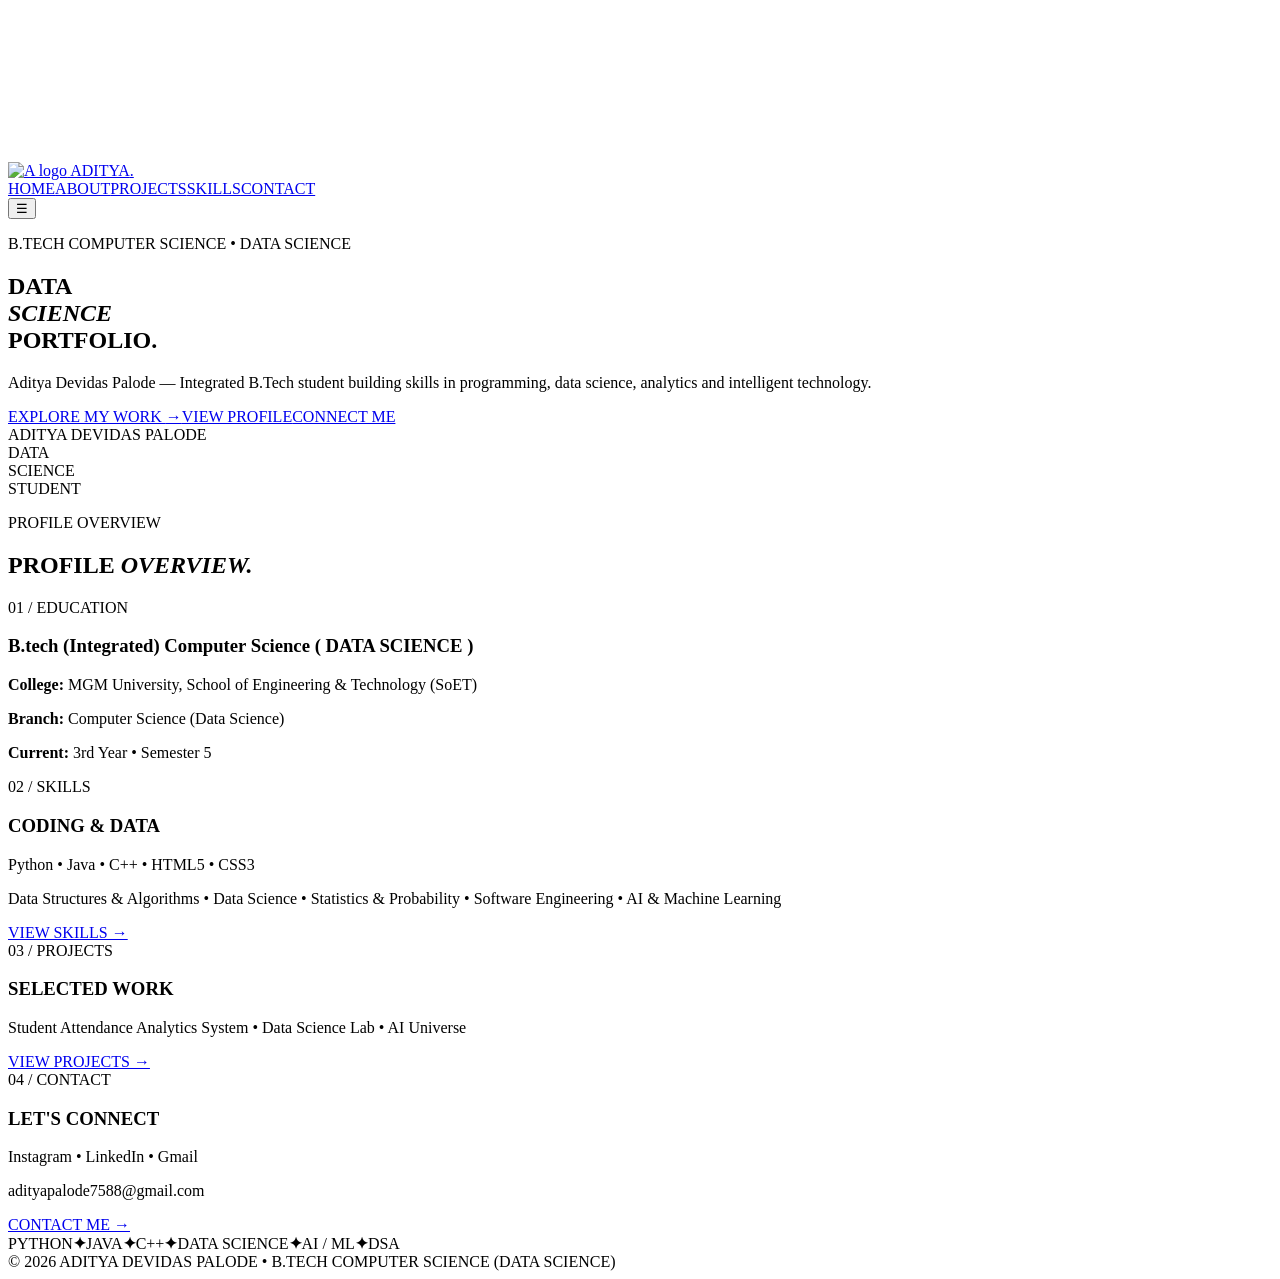
==== index.html @ b58395c1 "Deploy final portfolio" ====
<!DOCTYPE html>
<html lang="en"><head><meta charset="UTF-8"><meta name="viewport" content="width=device-width,initial-scale=1.0">
<title>Aditya Devidas Palode | Data Science Portfolio</title><link rel="stylesheet" href="css/style.css"></head>
<body>
<canvas id="space"></canvas><div class="noise"></div>
<header><a class="brand" href="index.html"><img src="assets/a-logo.png" alt="A logo"> ADITYA<span class="dot">.</span></a>
<nav><a class="active" href="index.html">HOME</a><a href="about.html">ABOUT</a><a href="projects.html">PROJECTS</a><a href="skills.html">SKILLS</a><a href="contact.html">CONTACT</a></nav>
<button class="hamb" onclick="menu()">☰</button></header>
<main class="home">
<section class="hero reveal">
  <div class="hero-copy">
    <p class="kicker">B.TECH COMPUTER SCIENCE • DATA SCIENCE</p>
    <h1>DATA<br><em>SCIENCE</em><br>PORTFOLIO.</h1>
    <p class="subtitle">Aditya Devidas Palode — Integrated B.Tech student building skills in programming, data science, analytics and intelligent technology.</p>
    <div class="actions"><a class="btn glow" href="projects.html">EXPLORE MY WORK <b>→</b></a><a class="btn ghost" href="about.html">VIEW PROFILE</a><a class="btn ghost" href="contact.html">CONNECT ME</a></div>
  </div>
  <div class="orb-wrap"><div class="orb"><div class="orb-core full-name-orb">ADITYA DEVIDAS PALODE</div><i></i><i></i><i></i></div><div class="orbit-label">DATA<br>SCIENCE<br>STUDENT</div></div>
</section>
<section class="home-overview reveal">
  <div class="home-section-head"><p class="kicker">PROFILE OVERVIEW</p><h2>PROFILE <em>OVERVIEW.</em></h2></div>
  <div class="overview-grid">
    <article class="glass overview-card"><span>01 / EDUCATION</span><h3>B.tech (Integrated) Computer Science ( DATA SCIENCE )</h3><p><b>College:</b> MGM University, School of Engineering & Technology (SoET)</p><p><b>Branch:</b> Computer Science (Data Science)</p><p><b>Current:</b> 3rd Year • Semester 5</p></article>
    <article class="glass overview-card"><span>02 / SKILLS</span><h3>CODING & DATA</h3><p>Python • Java • C++ • HTML5 • CSS3</p><p>Data Structures & Algorithms • Data Science • Statistics & Probability • Software Engineering • AI & Machine Learning</p><a href="skills.html" class="mini-link">VIEW SKILLS →</a></article>
    <article class="glass overview-card"><span>03 / PROJECTS</span><h3>SELECTED WORK</h3><p>Student Attendance Analytics System • Data Science Lab • AI Universe</p><a href="projects.html" class="mini-link">VIEW PROJECTS →</a></article>
    <article class="glass overview-card"><span>04 / CONTACT</span><h3>LET'S CONNECT</h3><p>Instagram • LinkedIn • Gmail</p><p class="contact-mail">adityapalode7588@gmail.com</p><a href="contact.html" class="mini-link">CONTACT ME →</a></article>
  </div>
</section>
<section class="ticker"><span>PYTHON</span><b>✦</b><span>JAVA</span><b>✦</b><span>C++</span><b>✦</b><span>DATA SCIENCE</span><b>✦</b><span>AI / ML</span><b>✦</b><span>DSA</span></section>
</main>
<footer>© 2026 ADITYA DEVIDAS PALODE <span>•</span> B.TECH COMPUTER SCIENCE (DATA SCIENCE)</footer>
<script src="js/script.js"></script></body></html>
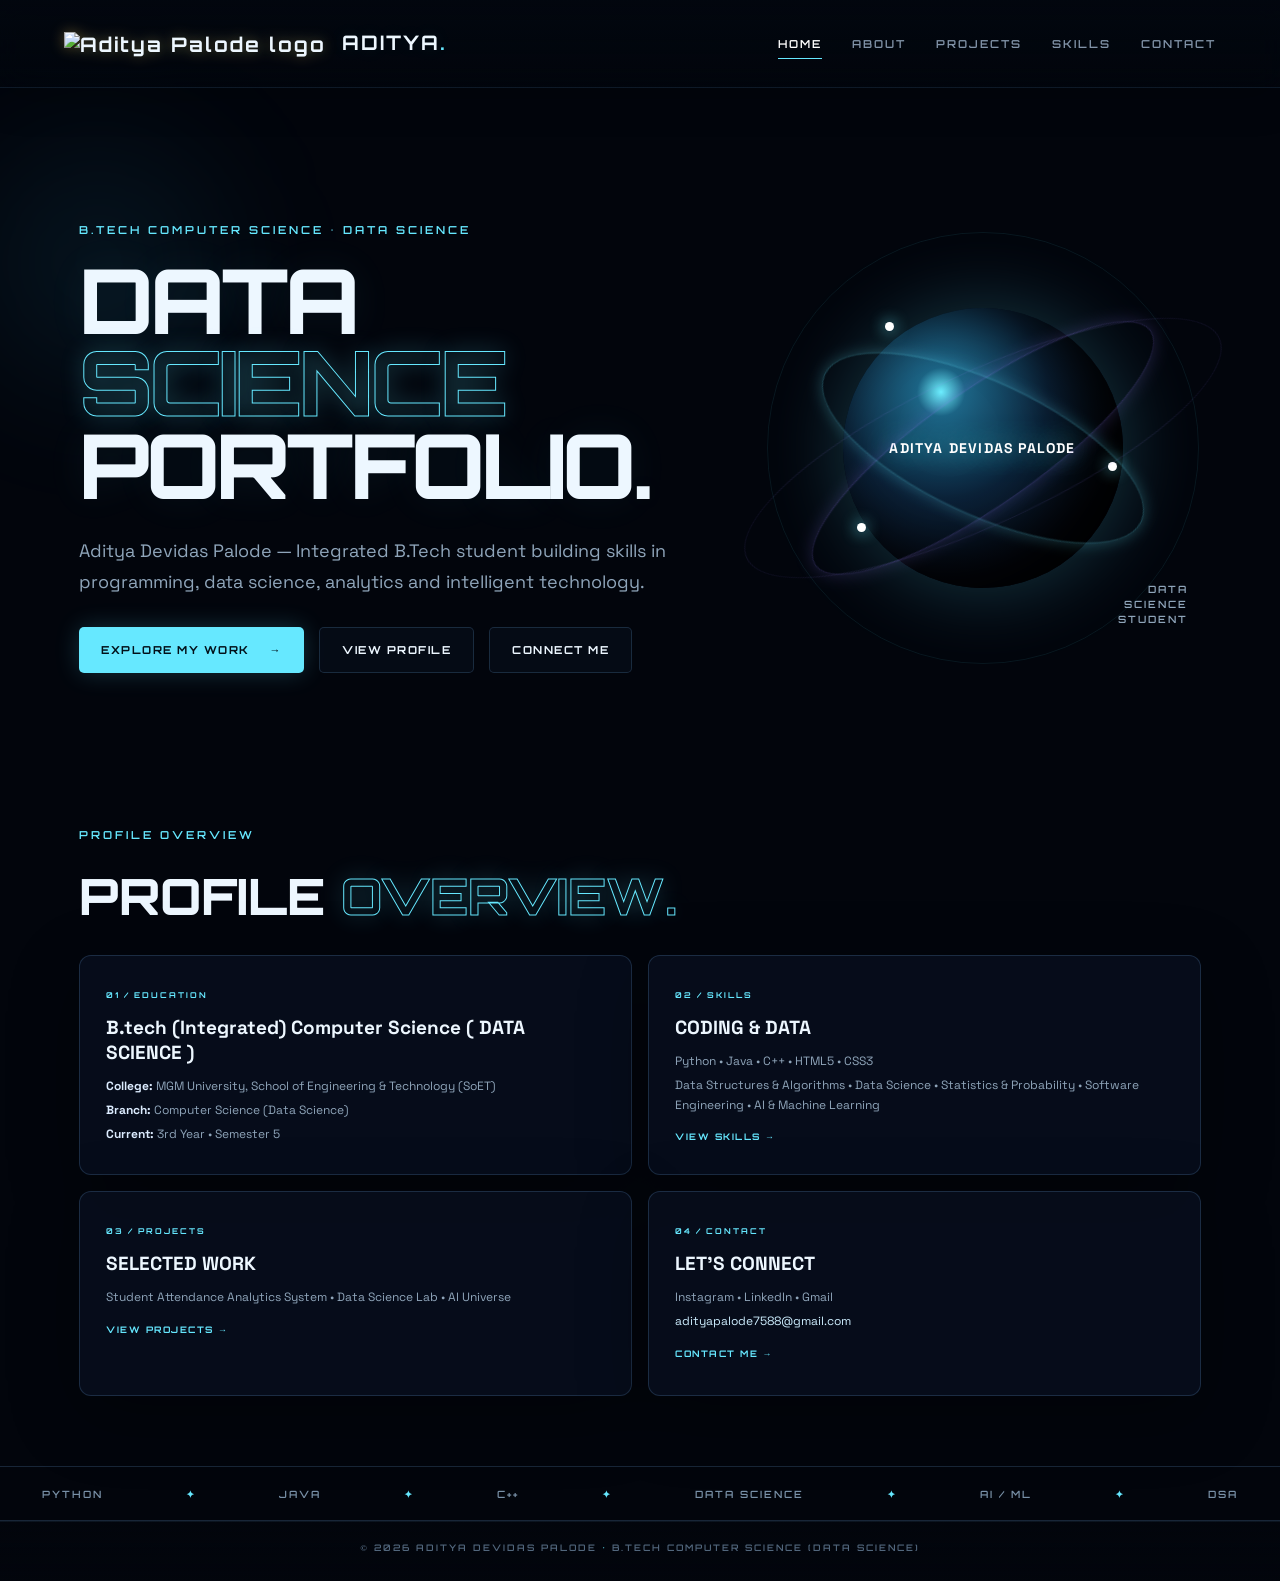
==== commit 7f3bd385: "Optimize portfolio for Google search" ====
--- a/index.html
+++ b/index.html
@@ -1,31 +1,8 @@
 <!DOCTYPE html>
-<html lang="en"><head><meta charset="UTF-8"><meta name="viewport" content="width=device-width,initial-scale=1.0">
-<title>Aditya Devidas Palode | Data Science Portfolio</title><link rel="stylesheet" href="css/style.css"></head>
+<html lang="en"><head><meta charset="UTF-8"><meta name="viewport" content="width=device-width,initial-scale=1.0"><meta name="description" content="Aditya Devidas Palode — B.Tech Computer Science (Data Science) portfolio. Explore projects, skills, certifications and contact information."><meta name="author" content="Aditya Devidas Palode"><meta name="keywords" content="Aditya Palode, Aditya Devidas Palode, Aditya Palode Data Science, B.Tech Data Science, Computer Science portfolio"><meta name="robots" content="index, follow"><link rel="canonical" href="https://adityapalode1447.github.io/"><title>Aditya Palode | Aditya Devidas Palode | Data Science Portfolio</title><link rel="stylesheet" href="css/style.css"></head>
 <body>
 <canvas id="space"></canvas><div class="noise"></div>
-<header><a class="brand" href="index.html"><img src="assets/a-logo.png" alt="A logo"> ADITYA<span class="dot">.</span></a>
-<nav><a class="active" href="index.html">HOME</a><a href="about.html">ABOUT</a><a href="projects.html">PROJECTS</a><a href="skills.html">SKILLS</a><a href="contact.html">CONTACT</a></nav>
-<button class="hamb" onclick="menu()">☰</button></header>
-<main class="home">
-<section class="hero reveal">
-  <div class="hero-copy">
-    <p class="kicker">B.TECH COMPUTER SCIENCE • DATA SCIENCE</p>
-    <h1>DATA<br><em>SCIENCE</em><br>PORTFOLIO.</h1>
-    <p class="subtitle">Aditya Devidas Palode — Integrated B.Tech student building skills in programming, data science, analytics and intelligent technology.</p>
-    <div class="actions"><a class="btn glow" href="projects.html">EXPLORE MY WORK <b>→</b></a><a class="btn ghost" href="about.html">VIEW PROFILE</a><a class="btn ghost" href="contact.html">CONNECT ME</a></div>
-  </div>
-  <div class="orb-wrap"><div class="orb"><div class="orb-core full-name-orb">ADITYA DEVIDAS PALODE</div><i></i><i></i><i></i></div><div class="orbit-label">DATA<br>SCIENCE<br>STUDENT</div></div>
-</section>
-<section class="home-overview reveal">
-  <div class="home-section-head"><p class="kicker">PROFILE OVERVIEW</p><h2>PROFILE <em>OVERVIEW.</em></h2></div>
-  <div class="overview-grid">
-    <article class="glass overview-card"><span>01 / EDUCATION</span><h3>B.tech (Integrated) Computer Science ( DATA SCIENCE )</h3><p><b>College:</b> MGM University, School of Engineering & Technology (SoET)</p><p><b>Branch:</b> Computer Science (Data Science)</p><p><b>Current:</b> 3rd Year • Semester 5</p></article>
-    <article class="glass overview-card"><span>02 / SKILLS</span><h3>CODING & DATA</h3><p>Python • Java • C++ • HTML5 • CSS3</p><p>Data Structures & Algorithms • Data Science • Statistics & Probability • Software Engineering • AI & Machine Learning</p><a href="skills.html" class="mini-link">VIEW SKILLS →</a></article>
-    <article class="glass overview-card"><span>03 / PROJECTS</span><h3>SELECTED WORK</h3><p>Student Attendance Analytics System • Data Science Lab • AI Universe</p><a href="projects.html" class="mini-link">VIEW PROJECTS →</a></article>
-    <article class="glass overview-card"><span>04 / CONTACT</span><h3>LET'S CONNECT</h3><p>Instagram • LinkedIn • Gmail</p><p class="contact-mail">adityapalode7588@gmail.com</p><a href="contact.html" class="mini-link">CONTACT ME →</a></article>
-  </div>
-</section>
-<section class="ticker"><span>PYTHON</span><b>✦</b><span>JAVA</span><b>✦</b><span>C++</span><b>✦</b><span>DATA SCIENCE</span><b>✦</b><span>AI / ML</span><b>✦</b><span>DSA</span></section>
-</main>
-<footer>© 2026 ADITYA DEVIDAS PALODE <span>•</span> B.TECH COMPUTER SCIENCE (DATA SCIENCE)</footer>
-<script src="js/script.js"></script></body></html>+<header><a class="brand" href="index.html"><img src="assets/a-logo.png" alt="Aditya Palode logo"> ADITYA<span class="dot">.</span></a>
+<nav><a class="active" href="index.html">HOME</a><a href="about.html">ABOUT</a><a href="projects.html">PROJECTS</a><a href="skills.html">SKILLS</a><a href="contact.html">CONTACT</a></nav><button class="hamb" onclick="menu()">☰</button></header>
+<main class="home"><section class="hero reveal"><div class="hero-copy"><p class="kicker">B.TECH COMPUTER SCIENCE • DATA SCIENCE</p><h1>DATA<br><em>SCIENCE</em><br>PORTFOLIO.</h1><p class="subtitle">Aditya Devidas Palode — Integrated B.Tech student building skills in programming, data science, analytics and intelligent technology.</p><div class="actions"><a class="btn glow" href="projects.html">EXPLORE MY WORK <b>→</b></a><a class="btn ghost" href="about.html">VIEW PROFILE</a><a class="btn ghost" href="contact.html">CONNECT ME</a></div></div><div class="orb-wrap"><div class="orb"><div class="orb-core full-name-orb">ADITYA DEVIDAS PALODE</div><i></i><i></i><i></i></div><div class="orbit-label">DATA<br>SCIENCE<br>STUDENT</div></div></section>
+<section class="home-overview reveal"><div class="home-section-head"><p class="kicker">PROFILE OVERVIEW</p><h2>PROFILE <em>OVERVIEW.</em></h2></div><div class="overview-grid"><article class="glass overview-card"><span>01 / EDUCATION</span><h3>B.tech (Integrated) Computer Science ( DATA SCIENCE )</h3><p><b>College:</b> MGM University, School of Engineering & Technology (SoET)</p><p><b>Branch:</b> Computer Science (Data Science)</p><p><b>Current:</b> 3rd Year • Semester 5</p></article><article class="glass overview-card"><span>02 / SKILLS</span><h3>CODING & DATA</h3><p>Python • Java • C++ • HTML5 • CSS3</p><p>Data Structures & Algorithms • Data Science • Statistics & Probability • Software Engineering • AI & Machine Learning</p><a href="skills.html" class="mini-link">VIEW SKILLS →</a></article><article class="glass overview-card"><span>03 / PROJECTS</span><h3>SELECTED WORK</h3><p>Student Attendance Analytics System • Data Science Lab • AI Universe</p><a href="projects.html" class="mini-link">VIEW PROJECTS →</a></article><article class="glass overview-card"><span>04 / CONTACT</span><h3>LET'S CONNECT</h3><p>Instagram • LinkedIn • Gmail</p><p class="contact-mail">adityapalode7588@gmail.com</p><a href="contact.html" class="mini-link">CONTACT ME →</a></article></div></section><section class="ticker"><span>PYTHON</span><b>✦</b><span>JAVA</span><b>✦</b><span>C++</span><b>✦</b><span>DATA SCIENCE</span><b>✦</b><span>AI / ML</span><b>✦</b><span>DSA</span></section></main><footer>© 2026 ADITYA DEVIDAS PALODE <span>•</span> B.TECH COMPUTER SCIENCE (DATA SCIENCE)</footer><script src="js/script.js"></script></body></html>
--- a/css/style.css
+++ b/css/style.css
@@ -0,0 +1,4 @@
+@import url('./c0.css');
+@import url('./c1.css');
+@import url('./c2.css');
+@import url('./c3.css');
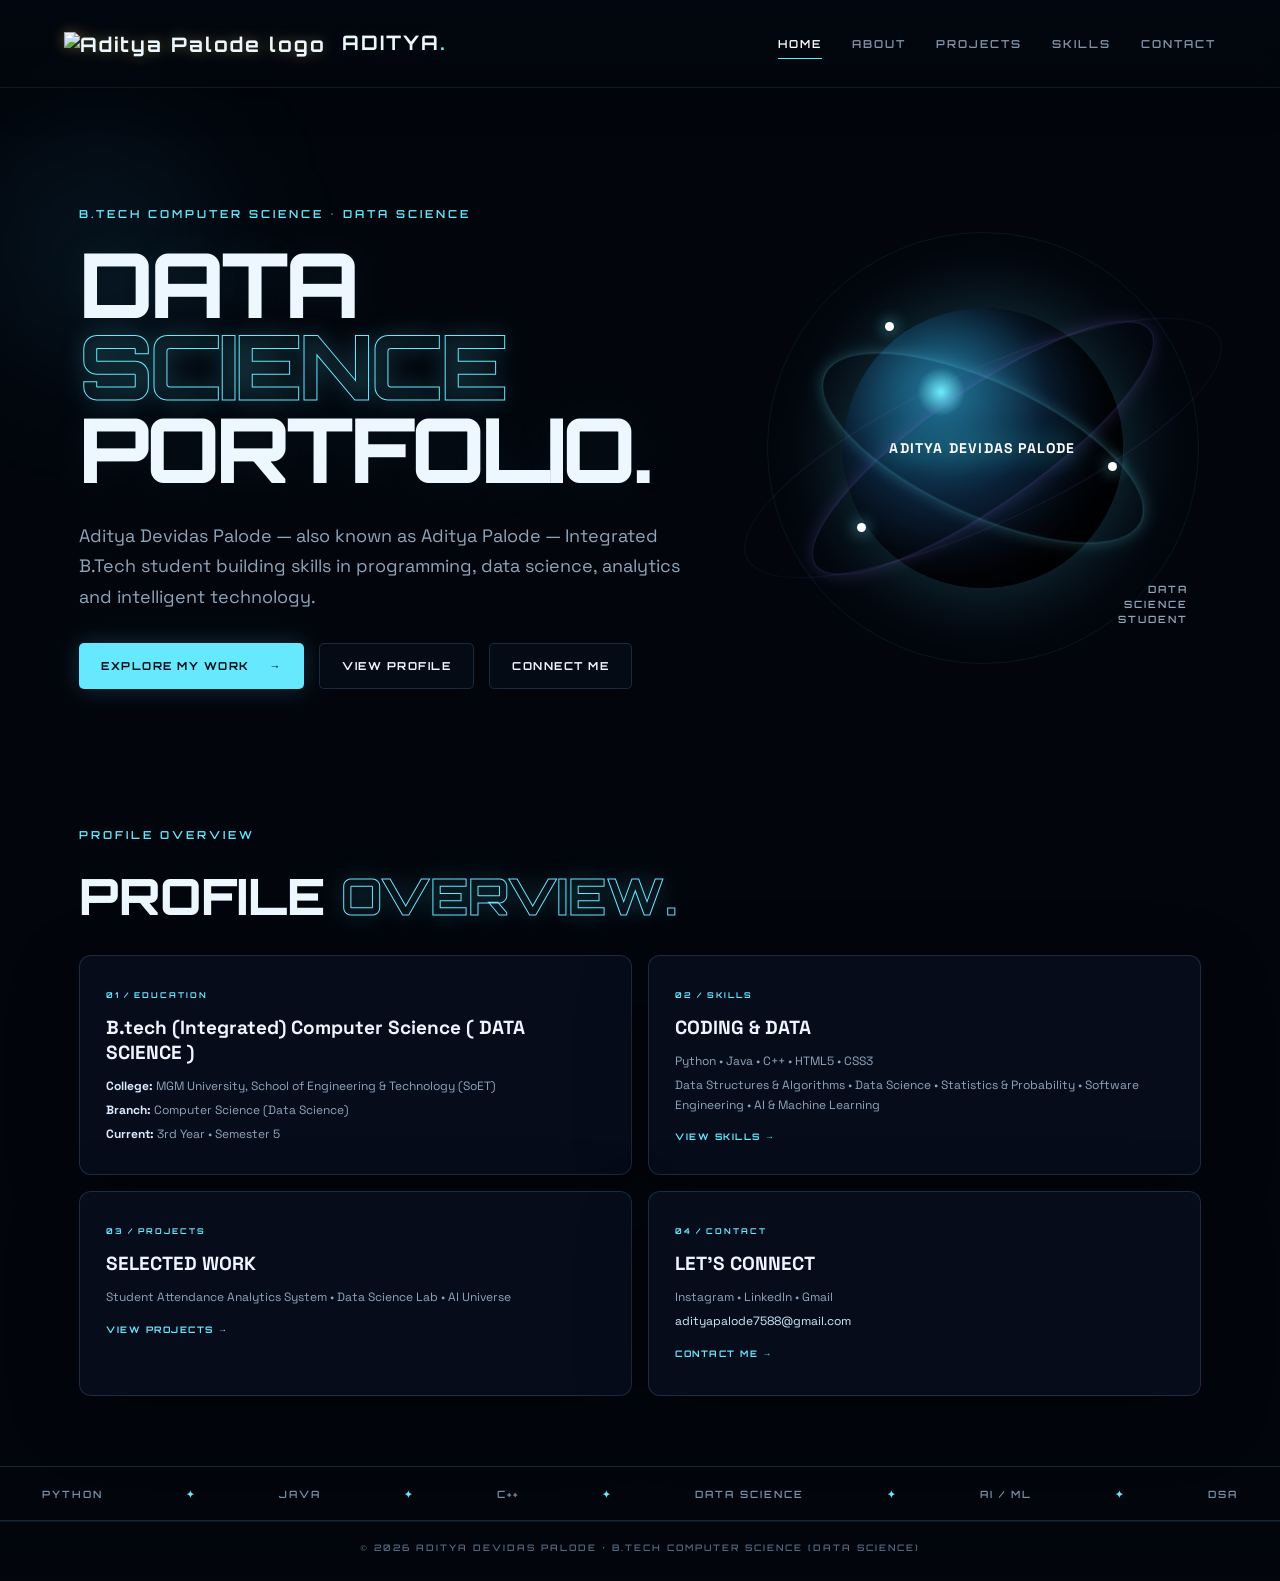
==== commit d7eca088: "Improve personal-name SEO signals" ====
--- a/index.html
+++ b/index.html
@@ -1,8 +1,3 @@
 <!DOCTYPE html>
-<html lang="en"><head><meta charset="UTF-8"><meta name="viewport" content="width=device-width,initial-scale=1.0"><meta name="description" content="Aditya Devidas Palode — B.Tech Computer Science (Data Science) portfolio. Explore projects, skills, certifications and contact information."><meta name="author" content="Aditya Devidas Palode"><meta name="keywords" content="Aditya Palode, Aditya Devidas Palode, Aditya Palode Data Science, B.Tech Data Science, Computer Science portfolio"><meta name="robots" content="index, follow"><link rel="canonical" href="https://adityapalode1447.github.io/"><title>Aditya Palode | Aditya Devidas Palode | Data Science Portfolio</title><link rel="stylesheet" href="css/style.css"></head>
-<body>
-<canvas id="space"></canvas><div class="noise"></div>
-<header><a class="brand" href="index.html"><img src="assets/a-logo.png" alt="Aditya Palode logo"> ADITYA<span class="dot">.</span></a>
-<nav><a class="active" href="index.html">HOME</a><a href="about.html">ABOUT</a><a href="projects.html">PROJECTS</a><a href="skills.html">SKILLS</a><a href="contact.html">CONTACT</a></nav><button class="hamb" onclick="menu()">☰</button></header>
-<main class="home"><section class="hero reveal"><div class="hero-copy"><p class="kicker">B.TECH COMPUTER SCIENCE • DATA SCIENCE</p><h1>DATA<br><em>SCIENCE</em><br>PORTFOLIO.</h1><p class="subtitle">Aditya Devidas Palode — Integrated B.Tech student building skills in programming, data science, analytics and intelligent technology.</p><div class="actions"><a class="btn glow" href="projects.html">EXPLORE MY WORK <b>→</b></a><a class="btn ghost" href="about.html">VIEW PROFILE</a><a class="btn ghost" href="contact.html">CONNECT ME</a></div></div><div class="orb-wrap"><div class="orb"><div class="orb-core full-name-orb">ADITYA DEVIDAS PALODE</div><i></i><i></i><i></i></div><div class="orbit-label">DATA<br>SCIENCE<br>STUDENT</div></div></section>
-<section class="home-overview reveal"><div class="home-section-head"><p class="kicker">PROFILE OVERVIEW</p><h2>PROFILE <em>OVERVIEW.</em></h2></div><div class="overview-grid"><article class="glass overview-card"><span>01 / EDUCATION</span><h3>B.tech (Integrated) Computer Science ( DATA SCIENCE )</h3><p><b>College:</b> MGM University, School of Engineering & Technology (SoET)</p><p><b>Branch:</b> Computer Science (Data Science)</p><p><b>Current:</b> 3rd Year • Semester 5</p></article><article class="glass overview-card"><span>02 / SKILLS</span><h3>CODING & DATA</h3><p>Python • Java • C++ • HTML5 • CSS3</p><p>Data Structures & Algorithms • Data Science • Statistics & Probability • Software Engineering • AI & Machine Learning</p><a href="skills.html" class="mini-link">VIEW SKILLS →</a></article><article class="glass overview-card"><span>03 / PROJECTS</span><h3>SELECTED WORK</h3><p>Student Attendance Analytics System • Data Science Lab • AI Universe</p><a href="projects.html" class="mini-link">VIEW PROJECTS →</a></article><article class="glass overview-card"><span>04 / CONTACT</span><h3>LET'S CONNECT</h3><p>Instagram • LinkedIn • Gmail</p><p class="contact-mail">adityapalode7588@gmail.com</p><a href="contact.html" class="mini-link">CONTACT ME →</a></article></div></section><section class="ticker"><span>PYTHON</span><b>✦</b><span>JAVA</span><b>✦</b><span>C++</span><b>✦</b><span>DATA SCIENCE</span><b>✦</b><span>AI / ML</span><b>✦</b><span>DSA</span></section></main><footer>© 2026 ADITYA DEVIDAS PALODE <span>•</span> B.TECH COMPUTER SCIENCE (DATA SCIENCE)</footer><script src="js/script.js"></script></body></html>+<html lang="en"><head><meta charset="UTF-8"><meta name="viewport" content="width=device-width,initial-scale=1.0"><meta name="description" content="Aditya Devidas Palode (Aditya Palode) — Integrated B.Tech Computer Science Data Science student portfolio. Projects, skills, certifications and contact."><meta name="author" content="Aditya Devidas Palode"><meta name="keywords" content="Aditya Palode, AdityaPalode, ADITYA PALODE, ADITYAPALODE, ADITYAPALODE1447, ADITYAPALODE_1447, adityapalode_1447, Aditya Devidas Palode, ADITYA DEVIDAS PALODE, adityadevidaspalode, ADITYADEVIDASPALODE, ADIDEVIDASPALODE, devidaspalode, Data Science portfolio, B.Tech Data Science"><meta name="robots" content="index, follow"><link rel="canonical" href="https://adityapalode1447.github.io/"><title>Aditya Palode | Aditya Devidas Palode | ADITYAPALODE1447 | Data Science Portfolio</title><script type="application/ld+json">{"@context":"https://schema.org","@type":"Person","name":"Aditya Devidas Palode","alternateName":["Aditya Palode","ADITYA PALODE","ADITYAPALODE","ADITYAPALODE1447","ADITYAPALODE_1447","adityapalode_1447","adityadevidaspalode","ADITYADEVIDASPALODE","ADIDEVIDASPALODE","devidaspalode"],"url":"https://adityapalode1447.github.io/","jobTitle":"B.Tech Computer Science (Data Science) Student","sameAs":["https://www.instagram.com/adityapalode_1447/","https://www.linkedin.com/in/aditya-devidas-palode-7529ba392/"]}</script><link rel="stylesheet" href="css/style.css"></head>
+<body><canvas id="space"></canvas><div class="noise"></div><header><a class="brand" href="index.html"><img src="assets/a-logo.png" alt="Aditya Palode logo"> ADITYA<span class="dot">.</span></a><nav><a class="active" href="index.html">HOME</a><a href="about.html">ABOUT</a><a href="projects.html">PROJECTS</a><a href="skills.html">SKILLS</a><a href="contact.html">CONTACT</a></nav><button class="hamb" onclick="menu()">☰</button></header><main class="home"><section class="hero reveal"><div class="hero-copy"><p class="kicker">B.TECH COMPUTER SCIENCE • DATA SCIENCE</p><h1>DATA<br><em>SCIENCE</em><br>PORTFOLIO.</h1><p class="subtitle">Aditya Devidas Palode — also known as Aditya Palode — Integrated B.Tech student building skills in programming, data science, analytics and intelligent technology.</p><div class="actions"><a class="btn glow" href="projects.html">EXPLORE MY WORK <b>→</b></a><a class="btn ghost" href="about.html">VIEW PROFILE</a><a class="btn ghost" href="contact.html">CONNECT ME</a></div></div><div class="orb-wrap"><div class="orb"><div class="orb-core full-name-orb">ADITYA DEVIDAS PALODE</div><i></i><i></i><i></i></div><div class="orbit-label">DATA<br>SCIENCE<br>STUDENT</div></div></section><section class="home-overview reveal"><div class="home-section-head"><p class="kicker">PROFILE OVERVIEW</p><h2>PROFILE <em>OVERVIEW.</em></h2></div><div class="overview-grid"><article class="glass overview-card"><span>01 / EDUCATION</span><h3>B.tech (Integrated) Computer Science ( DATA SCIENCE )</h3><p><b>College:</b> MGM University, School of Engineering & Technology (SoET)</p><p><b>Branch:</b> Computer Science (Data Science)</p><p><b>Current:</b> 3rd Year • Semester 5</p></article><article class="glass overview-card"><span>02 / SKILLS</span><h3>CODING & DATA</h3><p>Python • Java • C++ • HTML5 • CSS3</p><p>Data Structures & Algorithms • Data Science • Statistics & Probability • Software Engineering • AI & Machine Learning</p><a href="skills.html" class="mini-link">VIEW SKILLS →</a></article><article class="glass overview-card"><span>03 / PROJECTS</span><h3>SELECTED WORK</h3><p>Student Attendance Analytics System • Data Science Lab • AI Universe</p><a href="projects.html" class="mini-link">VIEW PROJECTS →</a></article><article class="glass overview-card"><span>04 / CONTACT</span><h3>LET'S CONNECT</h3><p>Instagram • LinkedIn • Gmail</p><p class="contact-mail">adityapalode7588@gmail.com</p><a href="contact.html" class="mini-link">CONTACT ME →</a></article></div></section><section class="ticker"><span>PYTHON</span><b>✦</b><span>JAVA</span><b>✦</b><span>C++</span><b>✦</b><span>DATA SCIENCE</span><b>✦</b><span>AI / ML</span><b>✦</b><span>DSA</span></section></main><footer>© 2026 ADITYA DEVIDAS PALODE <span>•</span> B.TECH COMPUTER SCIENCE (DATA SCIENCE)</footer><script src="js/script.js"></script></body></html>
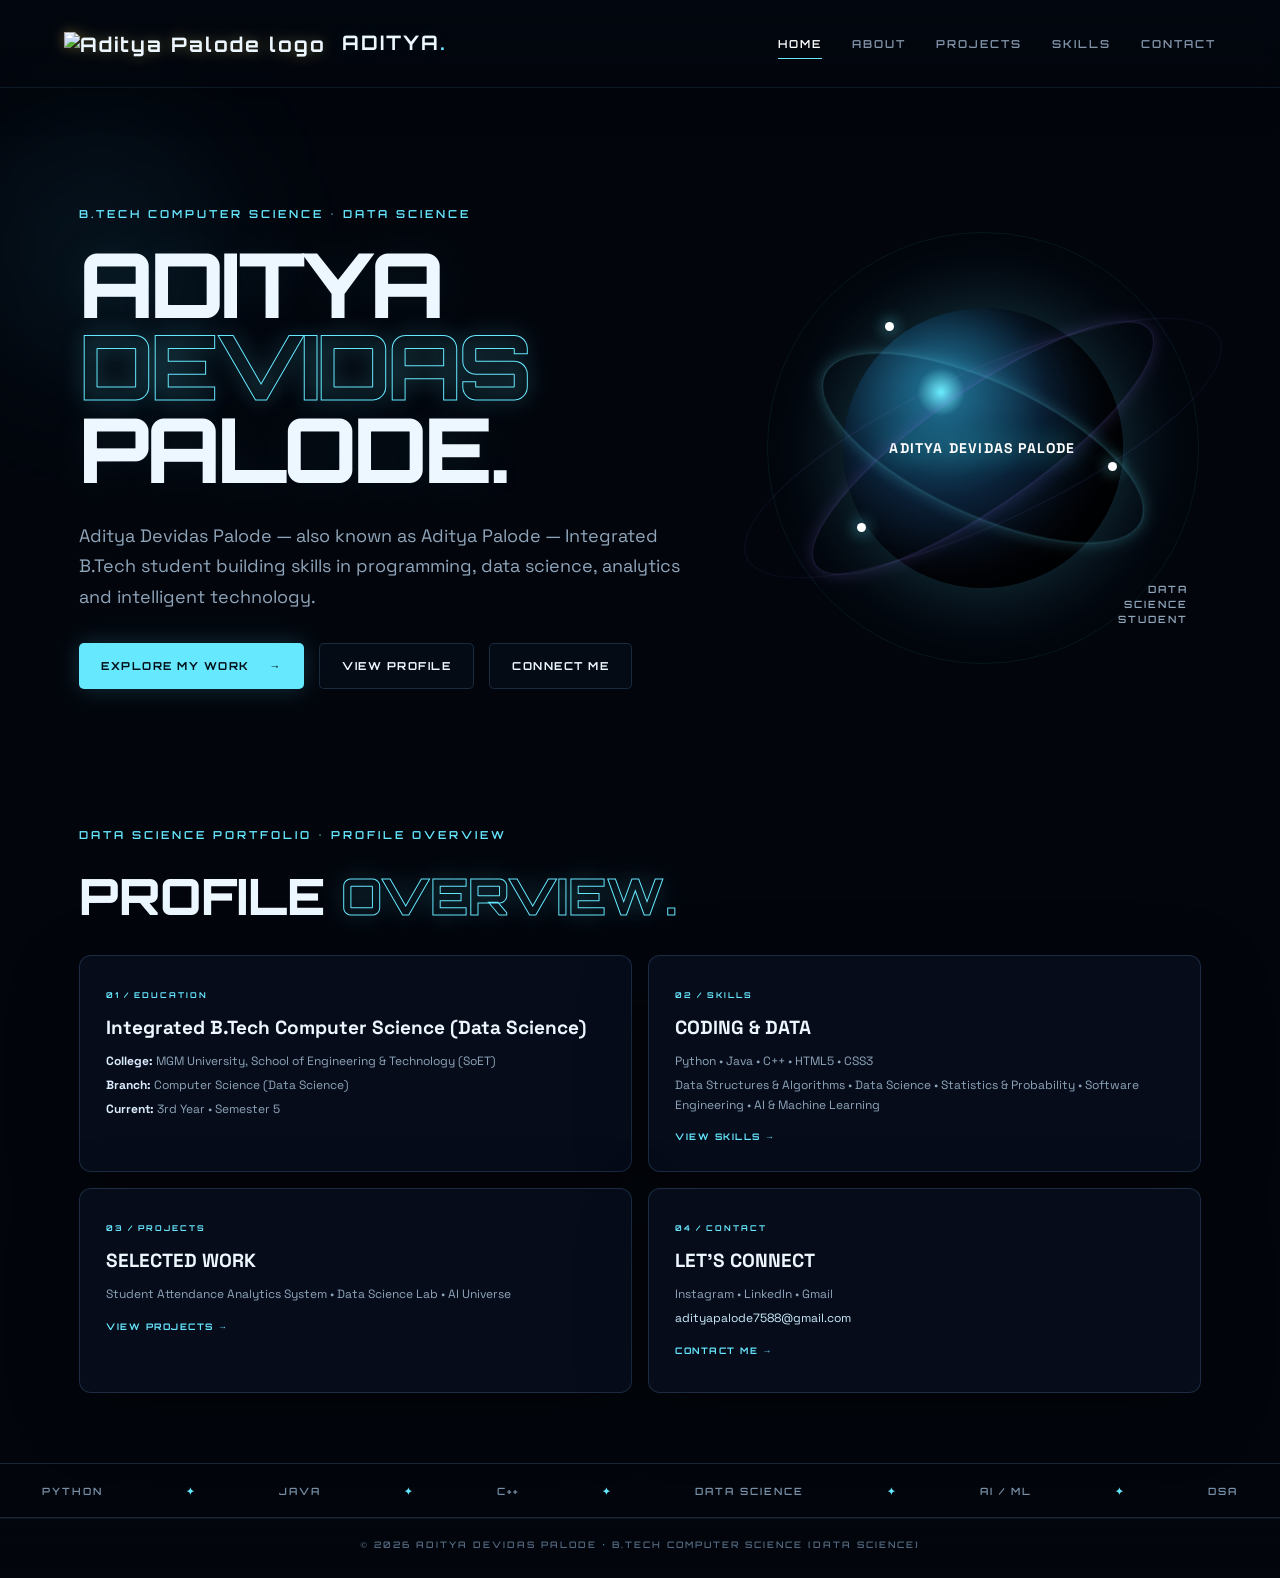
==== commit aab2a221: "Improve homepage SEO and structured data" ====
--- a/index.html
+++ b/index.html
@@ -1,3 +1,3 @@
 <!DOCTYPE html>
-<html lang="en"><head><meta charset="UTF-8"><meta name="viewport" content="width=device-width,initial-scale=1.0"><meta name="description" content="Aditya Devidas Palode (Aditya Palode) — Integrated B.Tech Computer Science Data Science student portfolio. Projects, skills, certifications and contact."><meta name="author" content="Aditya Devidas Palode"><meta name="keywords" content="Aditya Palode, AdityaPalode, ADITYA PALODE, ADITYAPALODE, ADITYAPALODE1447, ADITYAPALODE_1447, adityapalode_1447, Aditya Devidas Palode, ADITYA DEVIDAS PALODE, adityadevidaspalode, ADITYADEVIDASPALODE, ADIDEVIDASPALODE, devidaspalode, Data Science portfolio, B.Tech Data Science"><meta name="robots" content="index, follow"><link rel="canonical" href="https://adityapalode1447.github.io/"><title>Aditya Palode | Aditya Devidas Palode | ADITYAPALODE1447 | Data Science Portfolio</title><script type="application/ld+json">{"@context":"https://schema.org","@type":"Person","name":"Aditya Devidas Palode","alternateName":["Aditya Palode","ADITYA PALODE","ADITYAPALODE","ADITYAPALODE1447","ADITYAPALODE_1447","adityapalode_1447","adityadevidaspalode","ADITYADEVIDASPALODE","ADIDEVIDASPALODE","devidaspalode"],"url":"https://adityapalode1447.github.io/","jobTitle":"B.Tech Computer Science (Data Science) Student","sameAs":["https://www.instagram.com/adityapalode_1447/","https://www.linkedin.com/in/aditya-devidas-palode-7529ba392/"]}</script><link rel="stylesheet" href="css/style.css"></head>
-<body><canvas id="space"></canvas><div class="noise"></div><header><a class="brand" href="index.html"><img src="assets/a-logo.png" alt="Aditya Palode logo"> ADITYA<span class="dot">.</span></a><nav><a class="active" href="index.html">HOME</a><a href="about.html">ABOUT</a><a href="projects.html">PROJECTS</a><a href="skills.html">SKILLS</a><a href="contact.html">CONTACT</a></nav><button class="hamb" onclick="menu()">☰</button></header><main class="home"><section class="hero reveal"><div class="hero-copy"><p class="kicker">B.TECH COMPUTER SCIENCE • DATA SCIENCE</p><h1>DATA<br><em>SCIENCE</em><br>PORTFOLIO.</h1><p class="subtitle">Aditya Devidas Palode — also known as Aditya Palode — Integrated B.Tech student building skills in programming, data science, analytics and intelligent technology.</p><div class="actions"><a class="btn glow" href="projects.html">EXPLORE MY WORK <b>→</b></a><a class="btn ghost" href="about.html">VIEW PROFILE</a><a class="btn ghost" href="contact.html">CONNECT ME</a></div></div><div class="orb-wrap"><div class="orb"><div class="orb-core full-name-orb">ADITYA DEVIDAS PALODE</div><i></i><i></i><i></i></div><div class="orbit-label">DATA<br>SCIENCE<br>STUDENT</div></div></section><section class="home-overview reveal"><div class="home-section-head"><p class="kicker">PROFILE OVERVIEW</p><h2>PROFILE <em>OVERVIEW.</em></h2></div><div class="overview-grid"><article class="glass overview-card"><span>01 / EDUCATION</span><h3>B.tech (Integrated) Computer Science ( DATA SCIENCE )</h3><p><b>College:</b> MGM University, School of Engineering & Technology (SoET)</p><p><b>Branch:</b> Computer Science (Data Science)</p><p><b>Current:</b> 3rd Year • Semester 5</p></article><article class="glass overview-card"><span>02 / SKILLS</span><h3>CODING & DATA</h3><p>Python • Java • C++ • HTML5 • CSS3</p><p>Data Structures & Algorithms • Data Science • Statistics & Probability • Software Engineering • AI & Machine Learning</p><a href="skills.html" class="mini-link">VIEW SKILLS →</a></article><article class="glass overview-card"><span>03 / PROJECTS</span><h3>SELECTED WORK</h3><p>Student Attendance Analytics System • Data Science Lab • AI Universe</p><a href="projects.html" class="mini-link">VIEW PROJECTS →</a></article><article class="glass overview-card"><span>04 / CONTACT</span><h3>LET'S CONNECT</h3><p>Instagram • LinkedIn • Gmail</p><p class="contact-mail">adityapalode7588@gmail.com</p><a href="contact.html" class="mini-link">CONTACT ME →</a></article></div></section><section class="ticker"><span>PYTHON</span><b>✦</b><span>JAVA</span><b>✦</b><span>C++</span><b>✦</b><span>DATA SCIENCE</span><b>✦</b><span>AI / ML</span><b>✦</b><span>DSA</span></section></main><footer>© 2026 ADITYA DEVIDAS PALODE <span>•</span> B.TECH COMPUTER SCIENCE (DATA SCIENCE)</footer><script src="js/script.js"></script></body></html>+<html lang="en"><head><meta charset="UTF-8"><meta name="viewport" content="width=device-width,initial-scale=1.0"><meta name="description" content="Official portfolio of Aditya Devidas Palode (Aditya Palode), an Integrated B.Tech Computer Science (Data Science) student at MGM University. Explore his projects, skills, certifications and academic profile."><meta name="author" content="Aditya Devidas Palode"><meta name="robots" content="index, follow"><meta name="google-site-verification" content="tOQX4YrjLQzGBUse_508-71fQ2F6g-8pqoIuRUcokbo"><link rel="canonical" href="https://adityapalode1447.github.io/"><meta property="og:title" content="Aditya Palode | Aditya Devidas Palode | Data Science Portfolio"><meta property="og:description" content="Official portfolio of Aditya Devidas Palode (Aditya Palode), an Integrated B.Tech Computer Science (Data Science) student at MGM University."><meta property="og:url" content="https://adityapalode1447.github.io/"><meta property="og:type" content="profile"><meta property="og:site_name" content="Aditya Palode"><meta name="twitter:card" content="summary"><title>Aditya Palode | Aditya Devidas Palode | Data Science Portfolio</title><script type="application/ld+json">{"@context":"https://schema.org","@type":"Person","name":"Aditya Devidas Palode","alternateName":["Aditya Palode","ADITYA PALODE","ADITYAPALODE1447","ADITYAPALODE_1447"],"url":"https://adityapalode1447.github.io/","jobTitle":"B.Tech Computer Science (Data Science) Student","sameAs":["https://www.instagram.com/adityapalode_1447/","https://www.linkedin.com/in/aditya-devidas-palode-7529ba392/","https://github.com/adityapalode1447"]}</script><script type="application/ld+json">{"@context":"https://schema.org","@type":"WebSite","name":"Aditya Palode","alternateName":"Aditya Devidas Palode","url":"https://adityapalode1447.github.io/"}</script><link rel="stylesheet" href="css/style.css"></head>
+<body><canvas id="space"></canvas><div class="noise"></div><header><a class="brand" href="index.html"><img src="assets/a-logo.png" alt="Aditya Palode logo"> ADITYA<span class="dot">.</span></a><nav><a class="active" href="index.html">HOME</a><a href="about.html">ABOUT</a><a href="projects.html">PROJECTS</a><a href="skills.html">SKILLS</a><a href="contact.html">CONTACT</a></nav><button class="hamb" onclick="menu()">☰</button></header><main class="home"><section class="hero reveal"><div class="hero-copy"><p class="kicker">B.TECH COMPUTER SCIENCE • DATA SCIENCE</p><h1>ADITYA<br><em>DEVIDAS</em><br>PALODE.</h1><p class="subtitle">Aditya Devidas Palode — also known as Aditya Palode — Integrated B.Tech student building skills in programming, data science, analytics and intelligent technology.</p><div class="actions"><a class="btn glow" href="projects.html">EXPLORE MY WORK <b>→</b></a><a class="btn ghost" href="about.html">VIEW PROFILE</a><a class="btn ghost" href="contact.html">CONNECT ME</a></div></div><div class="orb-wrap"><div class="orb"><div class="orb-core full-name-orb">ADITYA DEVIDAS PALODE</div><i></i><i></i><i></i></div><div class="orbit-label">DATA<br>SCIENCE<br>STUDENT</div></div></section><section class="home-overview reveal"><div class="home-section-head"><p class="kicker">DATA SCIENCE PORTFOLIO • PROFILE OVERVIEW</p><h2>PROFILE <em>OVERVIEW.</em></h2></div><div class="overview-grid"><article class="glass overview-card"><span>01 / EDUCATION</span><h3>Integrated B.Tech Computer Science (Data Science)</h3><p><b>College:</b> MGM University, School of Engineering & Technology (SoET)</p><p><b>Branch:</b> Computer Science (Data Science)</p><p><b>Current:</b> 3rd Year • Semester 5</p></article><article class="glass overview-card"><span>02 / SKILLS</span><h3>CODING & DATA</h3><p>Python • Java • C++ • HTML5 • CSS3</p><p>Data Structures & Algorithms • Data Science • Statistics & Probability • Software Engineering • AI & Machine Learning</p><a href="skills.html" class="mini-link">VIEW SKILLS →</a></article><article class="glass overview-card"><span>03 / PROJECTS</span><h3>SELECTED WORK</h3><p>Student Attendance Analytics System • Data Science Lab • AI Universe</p><a href="projects.html" class="mini-link">VIEW PROJECTS →</a></article><article class="glass overview-card"><span>04 / CONTACT</span><h3>LET'S CONNECT</h3><p>Instagram • LinkedIn • Gmail</p><p class="contact-mail">adityapalode7588@gmail.com</p><a href="contact.html" class="mini-link">CONTACT ME →</a></article></div></section><section class="ticker"><span>PYTHON</span><b>✦</b><span>JAVA</span><b>✦</b><span>C++</span><b>✦</b><span>DATA SCIENCE</span><b>✦</b><span>AI / ML</span><b>✦</b><span>DSA</span></section></main><footer>© 2026 ADITYA DEVIDAS PALODE <span>•</span> B.TECH COMPUTER SCIENCE (DATA SCIENCE)</footer><script src="js/script.js"></script></body></html>
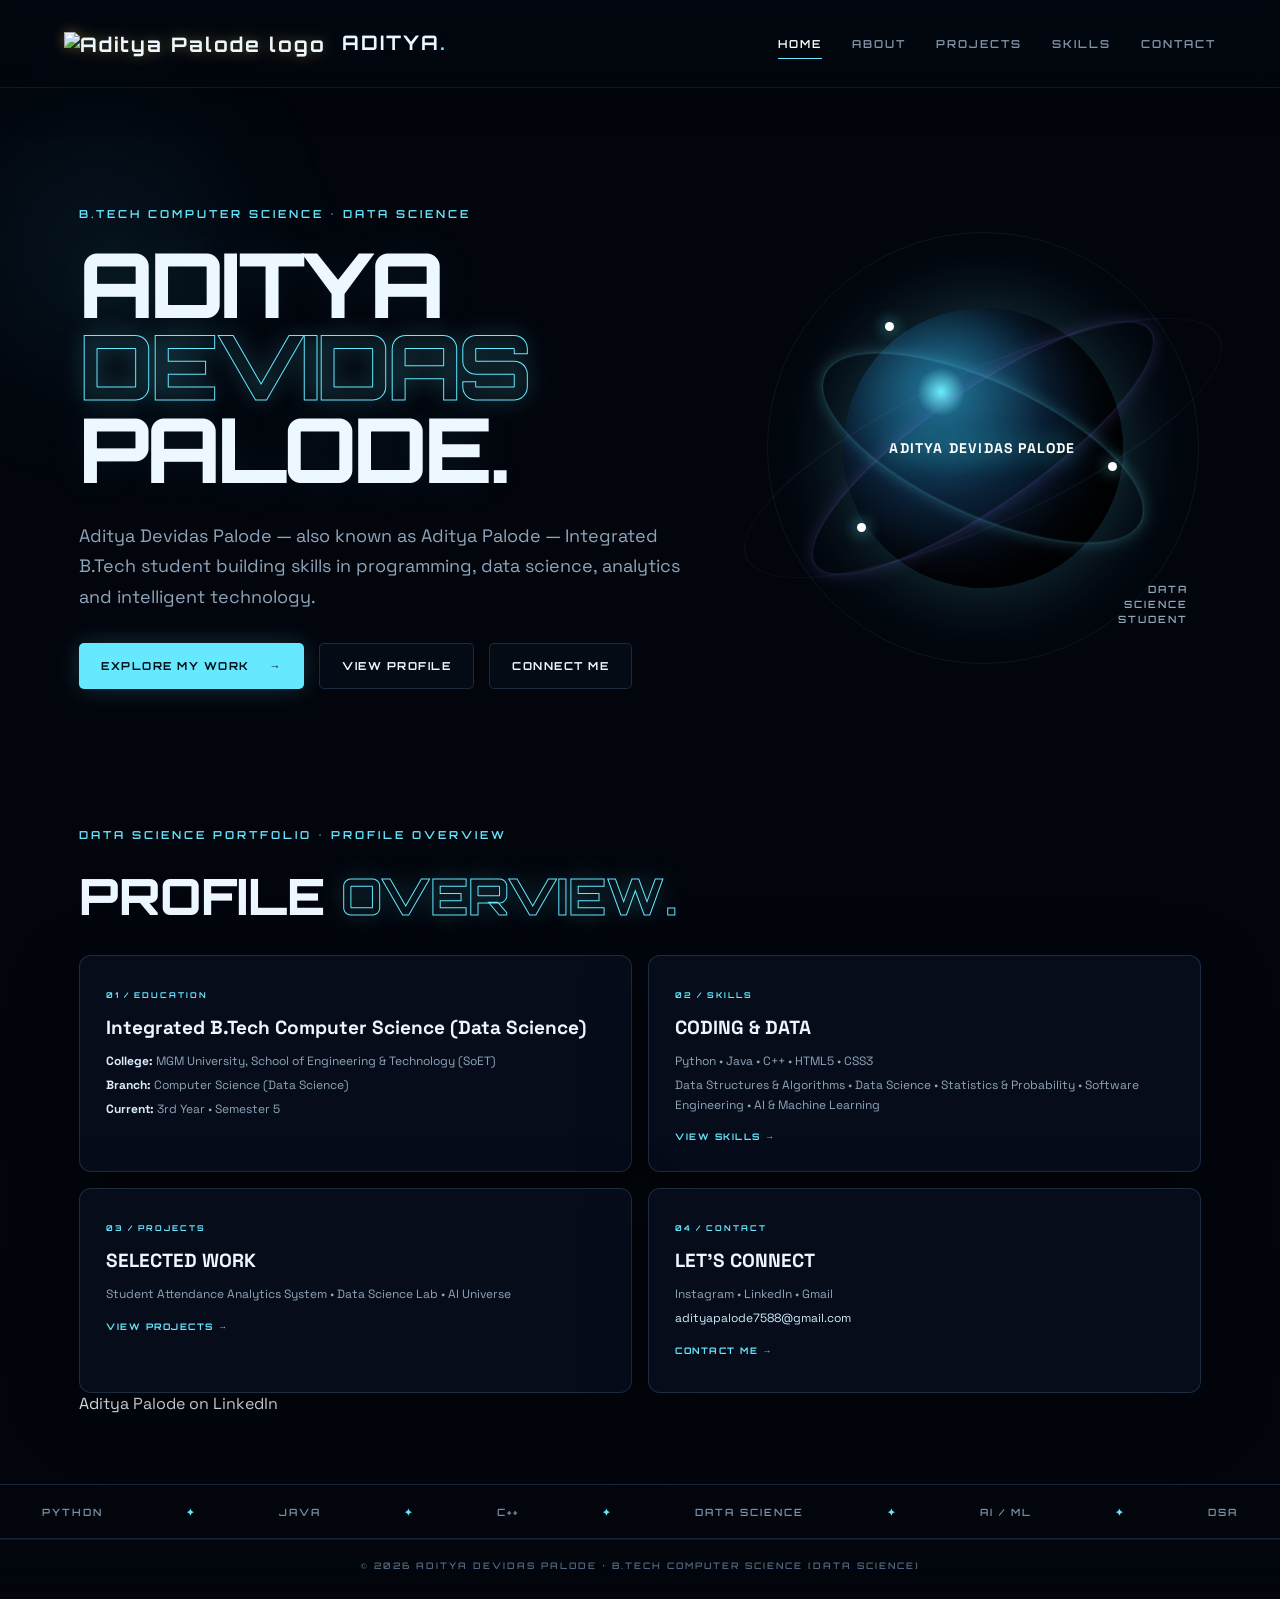
==== commit e96d888c: "Strengthen Aditya Palode LinkedIn identity and correct LinkedIn sameAs" ====
--- a/index.html
+++ b/index.html
@@ -1,3 +1,3 @@
 <!DOCTYPE html>
-<html lang="en"><head><meta charset="UTF-8"><meta name="viewport" content="width=device-width,initial-scale=1.0"><meta name="description" content="Official portfolio of Aditya Devidas Palode (Aditya Palode), an Integrated B.Tech Computer Science (Data Science) student at MGM University. Explore his projects, skills, certifications and academic profile."><meta name="author" content="Aditya Devidas Palode"><meta name="robots" content="index, follow"><meta name="google-site-verification" content="tOQX4YrjLQzGBUse_508-71fQ2F6g-8pqoIuRUcokbo"><link rel="canonical" href="https://adityapalode1447.github.io/"><meta property="og:title" content="Aditya Palode | Aditya Devidas Palode | Data Science Portfolio"><meta property="og:description" content="Official portfolio of Aditya Devidas Palode (Aditya Palode), an Integrated B.Tech Computer Science (Data Science) student at MGM University."><meta property="og:url" content="https://adityapalode1447.github.io/"><meta property="og:type" content="profile"><meta property="og:site_name" content="Aditya Palode"><meta name="twitter:card" content="summary"><title>Aditya Palode | Aditya Devidas Palode | Data Science Portfolio</title><script type="application/ld+json">{"@context":"https://schema.org","@type":"Person","name":"Aditya Devidas Palode","alternateName":["Aditya Palode","ADITYA PALODE","ADITYAPALODE1447","ADITYAPALODE_1447"],"url":"https://adityapalode1447.github.io/","jobTitle":"B.Tech Computer Science (Data Science) Student","sameAs":["https://www.instagram.com/adityapalode_1447/","https://www.linkedin.com/in/aditya-devidas-palode-7529ba392/","https://github.com/adityapalode1447"]}</script><script type="application/ld+json">{"@context":"https://schema.org","@type":"WebSite","name":"Aditya Palode","alternateName":"Aditya Devidas Palode","url":"https://adityapalode1447.github.io/"}</script><link rel="stylesheet" href="css/style.css"></head>
-<body><canvas id="space"></canvas><div class="noise"></div><header><a class="brand" href="index.html"><img src="assets/a-logo.png" alt="Aditya Palode logo"> ADITYA<span class="dot">.</span></a><nav><a class="active" href="index.html">HOME</a><a href="about.html">ABOUT</a><a href="projects.html">PROJECTS</a><a href="skills.html">SKILLS</a><a href="contact.html">CONTACT</a></nav><button class="hamb" onclick="menu()">☰</button></header><main class="home"><section class="hero reveal"><div class="hero-copy"><p class="kicker">B.TECH COMPUTER SCIENCE • DATA SCIENCE</p><h1>ADITYA<br><em>DEVIDAS</em><br>PALODE.</h1><p class="subtitle">Aditya Devidas Palode — also known as Aditya Palode — Integrated B.Tech student building skills in programming, data science, analytics and intelligent technology.</p><div class="actions"><a class="btn glow" href="projects.html">EXPLORE MY WORK <b>→</b></a><a class="btn ghost" href="about.html">VIEW PROFILE</a><a class="btn ghost" href="contact.html">CONNECT ME</a></div></div><div class="orb-wrap"><div class="orb"><div class="orb-core full-name-orb">ADITYA DEVIDAS PALODE</div><i></i><i></i><i></i></div><div class="orbit-label">DATA<br>SCIENCE<br>STUDENT</div></div></section><section class="home-overview reveal"><div class="home-section-head"><p class="kicker">DATA SCIENCE PORTFOLIO • PROFILE OVERVIEW</p><h2>PROFILE <em>OVERVIEW.</em></h2></div><div class="overview-grid"><article class="glass overview-card"><span>01 / EDUCATION</span><h3>Integrated B.Tech Computer Science (Data Science)</h3><p><b>College:</b> MGM University, School of Engineering & Technology (SoET)</p><p><b>Branch:</b> Computer Science (Data Science)</p><p><b>Current:</b> 3rd Year • Semester 5</p></article><article class="glass overview-card"><span>02 / SKILLS</span><h3>CODING & DATA</h3><p>Python • Java • C++ • HTML5 • CSS3</p><p>Data Structures & Algorithms • Data Science • Statistics & Probability • Software Engineering • AI & Machine Learning</p><a href="skills.html" class="mini-link">VIEW SKILLS →</a></article><article class="glass overview-card"><span>03 / PROJECTS</span><h3>SELECTED WORK</h3><p>Student Attendance Analytics System • Data Science Lab • AI Universe</p><a href="projects.html" class="mini-link">VIEW PROJECTS →</a></article><article class="glass overview-card"><span>04 / CONTACT</span><h3>LET'S CONNECT</h3><p>Instagram • LinkedIn • Gmail</p><p class="contact-mail">adityapalode7588@gmail.com</p><a href="contact.html" class="mini-link">CONTACT ME →</a></article></div></section><section class="ticker"><span>PYTHON</span><b>✦</b><span>JAVA</span><b>✦</b><span>C++</span><b>✦</b><span>DATA SCIENCE</span><b>✦</b><span>AI / ML</span><b>✦</b><span>DSA</span></section></main><footer>© 2026 ADITYA DEVIDAS PALODE <span>•</span> B.TECH COMPUTER SCIENCE (DATA SCIENCE)</footer><script src="js/script.js"></script></body></html>+<html lang="en"><head><meta charset="UTF-8"><meta name="viewport" content="width=device-width,initial-scale=1.0"><meta name="description" content="Official portfolio of Aditya Devidas Palode (Aditya Palode), an Integrated B.Tech Computer Science (Data Science) student at MGM University. Explore his projects, skills, certifications and academic profile."><meta name="author" content="Aditya Devidas Palode"><meta name="robots" content="index, follow"><meta name="google-site-verification" content="tOQX4YrjLQzGBUse_508-71fQ2F6g-8pqoIuRUcokbo"><link rel="canonical" href="https://adityapalode1447.github.io/"><meta property="og:title" content="Aditya Palode | Aditya Devidas Palode | Data Science Portfolio"><meta property="og:description" content="Official portfolio of Aditya Devidas Palode (Aditya Palode), an Integrated B.Tech Computer Science (Data Science) student at MGM University."><meta property="og:url" content="https://adityapalode1447.github.io/"><meta property="og:type" content="profile"><meta property="og:site_name" content="Aditya Palode"><meta name="twitter:card" content="summary"><title>Aditya Palode | Aditya Devidas Palode | Data Science Portfolio</title><script type="application/ld+json">{"@context":"https://schema.org","@type":"Person","name":"Aditya Devidas Palode","alternateName":["Aditya Palode","ADITYA PALODE","ADITYAPALODE1447","ADITYAPALODE_1447"],"url":"https://adityapalode1447.github.io/","jobTitle":"B.Tech Computer Science (Data Science) Student","sameAs":["https://www.instagram.com/adityapalode_1447/","https://www.linkedin.com/in/adityadevidaspalode/","https://github.com/adityapalode1447"]}</script><script type="application/ld+json">{"@context":"https://schema.org","@type":"WebSite","name":"Aditya Palode","alternateName":"Aditya Devidas Palode","url":"https://adityapalode1447.github.io/"}</script><link rel="stylesheet" href="css/style.css"></head>
+<body><canvas id="space"></canvas><div class="noise"></div><header><a class="brand" href="index.html"><img src="assets/a-logo.png" alt="Aditya Palode logo"> ADITYA<span class="dot">.</span></a><nav><a class="active" href="index.html">HOME</a><a href="about.html">ABOUT</a><a href="projects.html">PROJECTS</a><a href="skills.html">SKILLS</a><a href="contact.html">CONTACT</a></nav><button class="hamb" onclick="menu()">☰</button></header><main class="home"><section class="hero reveal"><div class="hero-copy"><p class="kicker">B.TECH COMPUTER SCIENCE • DATA SCIENCE</p><h1>ADITYA<br><em>DEVIDAS</em><br>PALODE.</h1><p class="subtitle">Aditya Devidas Palode — also known as Aditya Palode — Integrated B.Tech student building skills in programming, data science, analytics and intelligent technology.</p><div class="actions"><a class="btn glow" href="projects.html">EXPLORE MY WORK <b>→</b></a><a class="btn ghost" href="about.html">VIEW PROFILE</a><a class="btn ghost" href="contact.html">CONNECT ME</a></div></div><div class="orb-wrap"><div class="orb"><div class="orb-core full-name-orb">ADITYA DEVIDAS PALODE</div><i></i><i></i><i></i></div><div class="orbit-label">DATA<br>SCIENCE<br>STUDENT</div></div></section><section class="home-overview reveal"><div class="home-section-head"><p class="kicker">DATA SCIENCE PORTFOLIO • PROFILE OVERVIEW</p><h2>PROFILE <em>OVERVIEW.</em></h2></div><div class="overview-grid"><article class="glass overview-card"><span>01 / EDUCATION</span><h3>Integrated B.Tech Computer Science (Data Science)</h3><p><b>College:</b> MGM University, School of Engineering & Technology (SoET)</p><p><b>Branch:</b> Computer Science (Data Science)</p><p><b>Current:</b> 3rd Year • Semester 5</p></article><article class="glass overview-card"><span>02 / SKILLS</span><h3>CODING & DATA</h3><p>Python • Java • C++ • HTML5 • CSS3</p><p>Data Structures & Algorithms • Data Science • Statistics & Probability • Software Engineering • AI & Machine Learning</p><a href="skills.html" class="mini-link">VIEW SKILLS →</a></article><article class="glass overview-card"><span>03 / PROJECTS</span><h3>SELECTED WORK</h3><p>Student Attendance Analytics System • Data Science Lab • AI Universe</p><a href="projects.html" class="mini-link">VIEW PROJECTS →</a></article><article class="glass overview-card"><span>04 / CONTACT</span><h3>LET'S CONNECT</h3><p>Instagram • LinkedIn • Gmail</p><p class="contact-mail">adityapalode7588@gmail.com</p><a href="contact.html" class="mini-link">CONTACT ME →</a></article></div><p class="social-seo-link"><a href="https://www.linkedin.com/in/adityadevidaspalode/" target="_blank" rel="me noopener noreferrer">Aditya Palode on LinkedIn</a></p></section><section class="ticker"><span>PYTHON</span><b>✦</b><span>JAVA</span><b>✦</b><span>C++</span><b>✦</b><span>DATA SCIENCE</span><b>✦</b><span>AI / ML</span><b>✦</b><span>DSA</span></section></main><footer>© 2026 ADITYA DEVIDAS PALODE <span>•</span> B.TECH COMPUTER SCIENCE (DATA SCIENCE)</footer><script src="js/script.js"></script></body></html>
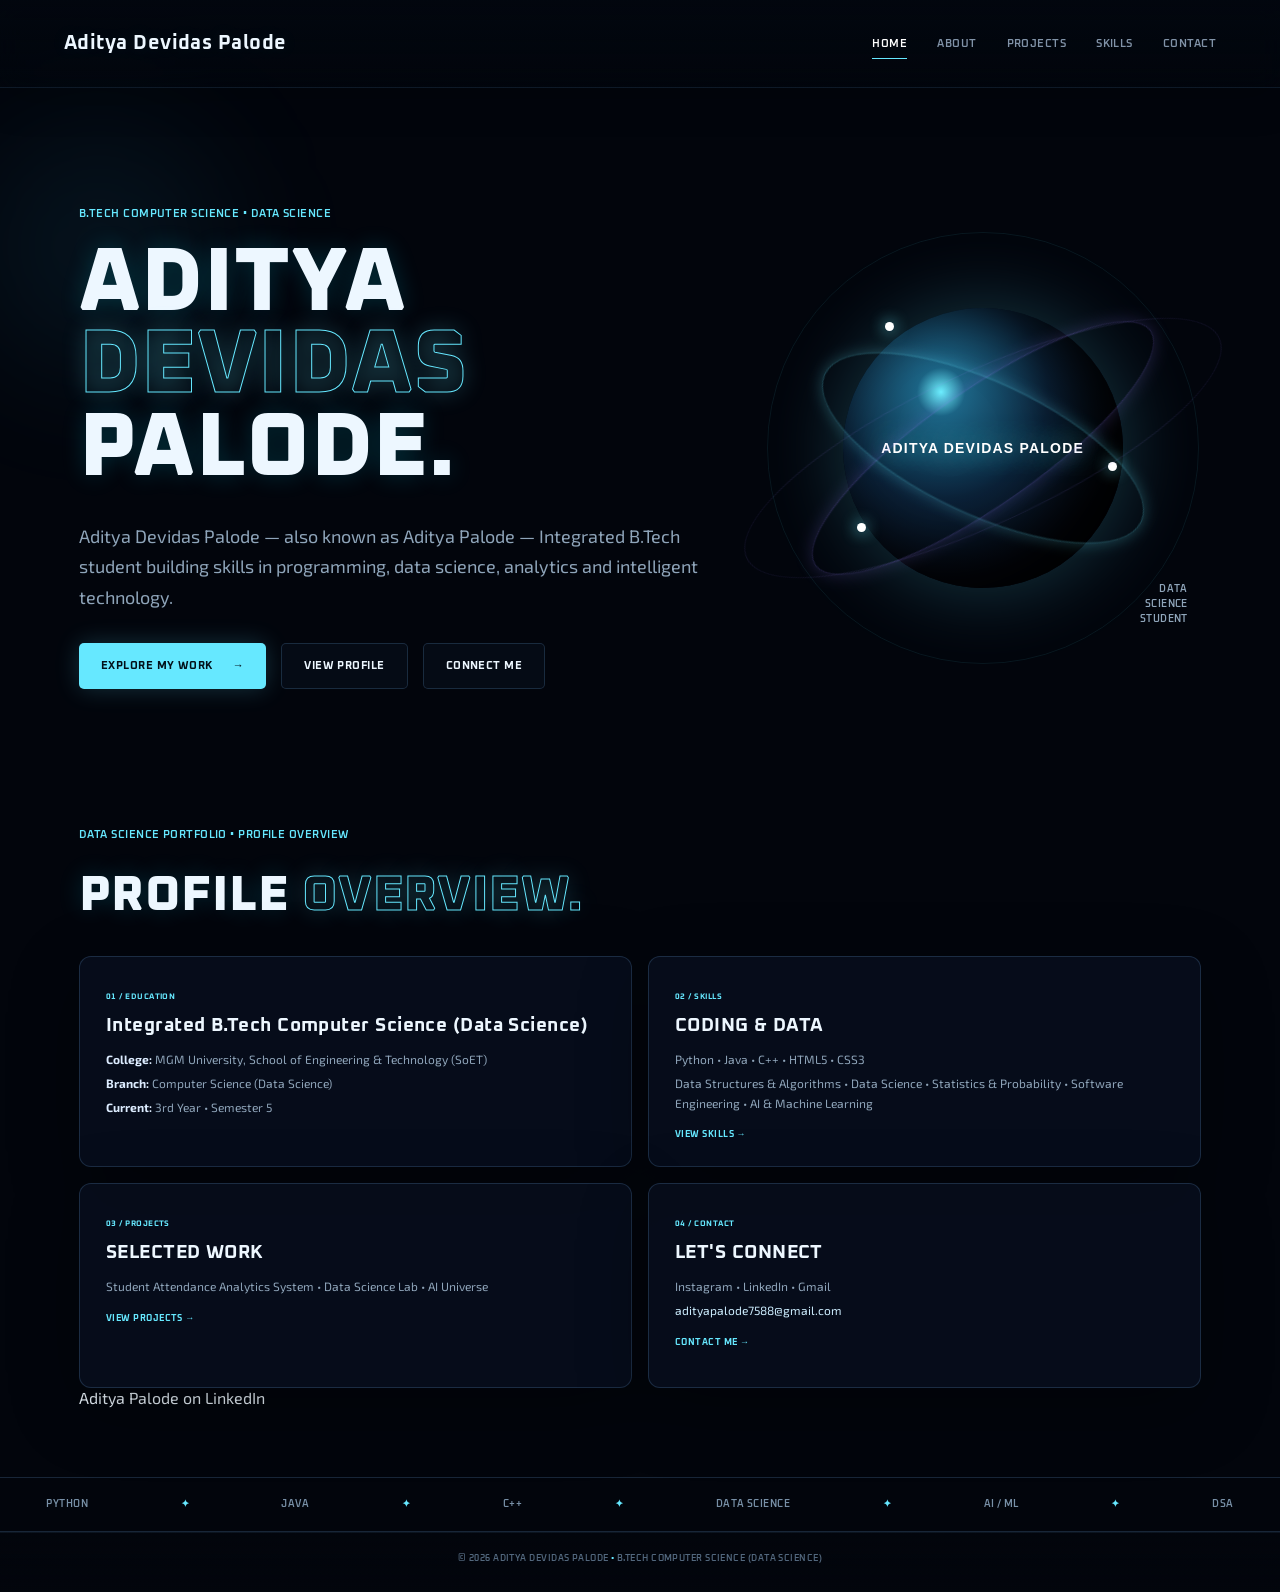
==== commit 31cf5c9e: "Remove logo from home header and show full name; add cosmic background layer" ====
--- a/index.html
+++ b/index.html
@@ -1,3 +1,3 @@
 <!DOCTYPE html>
 <html lang="en"><head><meta charset="UTF-8"><meta name="viewport" content="width=device-width,initial-scale=1.0"><meta name="description" content="Official portfolio of Aditya Devidas Palode (Aditya Palode), an Integrated B.Tech Computer Science (Data Science) student at MGM University. Explore his projects, skills, certifications and academic profile."><meta name="author" content="Aditya Devidas Palode"><meta name="robots" content="index, follow"><meta name="google-site-verification" content="tOQX4YrjLQzGBUse_508-71fQ2F6g-8pqoIuRUcokbo"><link rel="canonical" href="https://adityapalode1447.github.io/"><meta property="og:title" content="Aditya Palode | Aditya Devidas Palode | Data Science Portfolio"><meta property="og:description" content="Official portfolio of Aditya Devidas Palode (Aditya Palode), an Integrated B.Tech Computer Science (Data Science) student at MGM University."><meta property="og:url" content="https://adityapalode1447.github.io/"><meta property="og:type" content="profile"><meta property="og:site_name" content="Aditya Palode"><meta name="twitter:card" content="summary"><title>Aditya Palode | Aditya Devidas Palode | Data Science Portfolio</title><script type="application/ld+json">{"@context":"https://schema.org","@type":"Person","name":"Aditya Devidas Palode","alternateName":["Aditya Palode","ADITYA PALODE","ADITYAPALODE1447","ADITYAPALODE_1447"],"url":"https://adityapalode1447.github.io/","jobTitle":"B.Tech Computer Science (Data Science) Student","sameAs":["https://www.instagram.com/adityapalode_1447/","https://www.linkedin.com/in/adityadevidaspalode/","https://github.com/adityapalode1447"]}</script><script type="application/ld+json">{"@context":"https://schema.org","@type":"WebSite","name":"Aditya Palode","alternateName":"Aditya Devidas Palode","url":"https://adityapalode1447.github.io/"}</script><link rel="stylesheet" href="css/style.css"></head>
-<body><canvas id="space"></canvas><div class="noise"></div><header><a class="brand" href="index.html"><img src="assets/a-logo.png" alt="Aditya Palode logo"> ADITYA<span class="dot">.</span></a><nav><a class="active" href="index.html">HOME</a><a href="about.html">ABOUT</a><a href="projects.html">PROJECTS</a><a href="skills.html">SKILLS</a><a href="contact.html">CONTACT</a></nav><button class="hamb" onclick="menu()">☰</button></header><main class="home"><section class="hero reveal"><div class="hero-copy"><p class="kicker">B.TECH COMPUTER SCIENCE • DATA SCIENCE</p><h1>ADITYA<br><em>DEVIDAS</em><br>PALODE.</h1><p class="subtitle">Aditya Devidas Palode — also known as Aditya Palode — Integrated B.Tech student building skills in programming, data science, analytics and intelligent technology.</p><div class="actions"><a class="btn glow" href="projects.html">EXPLORE MY WORK <b>→</b></a><a class="btn ghost" href="about.html">VIEW PROFILE</a><a class="btn ghost" href="contact.html">CONNECT ME</a></div></div><div class="orb-wrap"><div class="orb"><div class="orb-core full-name-orb">ADITYA DEVIDAS PALODE</div><i></i><i></i><i></i></div><div class="orbit-label">DATA<br>SCIENCE<br>STUDENT</div></div></section><section class="home-overview reveal"><div class="home-section-head"><p class="kicker">DATA SCIENCE PORTFOLIO • PROFILE OVERVIEW</p><h2>PROFILE <em>OVERVIEW.</em></h2></div><div class="overview-grid"><article class="glass overview-card"><span>01 / EDUCATION</span><h3>Integrated B.Tech Computer Science (Data Science)</h3><p><b>College:</b> MGM University, School of Engineering & Technology (SoET)</p><p><b>Branch:</b> Computer Science (Data Science)</p><p><b>Current:</b> 3rd Year • Semester 5</p></article><article class="glass overview-card"><span>02 / SKILLS</span><h3>CODING & DATA</h3><p>Python • Java • C++ • HTML5 • CSS3</p><p>Data Structures & Algorithms • Data Science • Statistics & Probability • Software Engineering • AI & Machine Learning</p><a href="skills.html" class="mini-link">VIEW SKILLS →</a></article><article class="glass overview-card"><span>03 / PROJECTS</span><h3>SELECTED WORK</h3><p>Student Attendance Analytics System • Data Science Lab • AI Universe</p><a href="projects.html" class="mini-link">VIEW PROJECTS →</a></article><article class="glass overview-card"><span>04 / CONTACT</span><h3>LET'S CONNECT</h3><p>Instagram • LinkedIn • Gmail</p><p class="contact-mail">adityapalode7588@gmail.com</p><a href="contact.html" class="mini-link">CONTACT ME →</a></article></div><p class="social-seo-link"><a href="https://www.linkedin.com/in/adityadevidaspalode/" target="_blank" rel="me noopener noreferrer">Aditya Palode on LinkedIn</a></p></section><section class="ticker"><span>PYTHON</span><b>✦</b><span>JAVA</span><b>✦</b><span>C++</span><b>✦</b><span>DATA SCIENCE</span><b>✦</b><span>AI / ML</span><b>✦</b><span>DSA</span></section></main><footer>© 2026 ADITYA DEVIDAS PALODE <span>•</span> B.TECH COMPUTER SCIENCE (DATA SCIENCE)</footer><script src="js/script.js"></script></body></html>+<body><canvas id="space"></canvas><div class="space-aurora" aria-hidden="true"></div><div class="noise"></div><header><a class="brand" href="index.html" aria-label="Aditya Devidas Palode">Aditya Devidas Palode</a><nav><a class="active" href="index.html">HOME</a><a href="about.html">ABOUT</a><a href="projects.html">PROJECTS</a><a href="skills.html">SKILLS</a><a href="contact.html">CONTACT</a></nav><button class="hamb" onclick="menu()">☰</button></header><main class="home"><section class="hero reveal"><div class="hero-copy"><p class="kicker">B.TECH COMPUTER SCIENCE • DATA SCIENCE</p><h1>ADITYA<br><em>DEVIDAS</em><br>PALODE.</h1><p class="subtitle">Aditya Devidas Palode — also known as Aditya Palode — Integrated B.Tech student building skills in programming, data science, analytics and intelligent technology.</p><div class="actions"><a class="btn glow" href="projects.html">EXPLORE MY WORK <b>→</b></a><a class="btn ghost" href="about.html">VIEW PROFILE</a><a class="btn ghost" href="contact.html">CONNECT ME</a></div></div><div class="orb-wrap"><div class="orb"><div class="orb-core full-name-orb">ADITYA DEVIDAS PALODE</div><i></i><i></i><i></i></div><div class="orbit-label">DATA<br>SCIENCE<br>STUDENT</div></div></section><section class="home-overview reveal"><div class="home-section-head"><p class="kicker">DATA SCIENCE PORTFOLIO • PROFILE OVERVIEW</p><h2>PROFILE <em>OVERVIEW.</em></h2></div><div class="overview-grid"><article class="glass overview-card"><span>01 / EDUCATION</span><h3>Integrated B.Tech Computer Science (Data Science)</h3><p><b>College:</b> MGM University, School of Engineering & Technology (SoET)</p><p><b>Branch:</b> Computer Science (Data Science)</p><p><b>Current:</b> 3rd Year • Semester 5</p></article><article class="glass overview-card"><span>02 / SKILLS</span><h3>CODING & DATA</h3><p>Python • Java • C++ • HTML5 • CSS3</p><p>Data Structures & Algorithms • Data Science • Statistics & Probability • Software Engineering • AI & Machine Learning</p><a href="skills.html" class="mini-link">VIEW SKILLS →</a></article><article class="glass overview-card"><span>03 / PROJECTS</span><h3>SELECTED WORK</h3><p>Student Attendance Analytics System • Data Science Lab • AI Universe</p><a href="projects.html" class="mini-link">VIEW PROJECTS →</a></article><article class="glass overview-card"><span>04 / CONTACT</span><h3>LET'S CONNECT</h3><p>Instagram • LinkedIn • Gmail</p><p class="contact-mail">adityapalode7588@gmail.com</p><a href="contact.html" class="mini-link">CONTACT ME →</a></article></div><p class="social-seo-link"><a href="https://www.linkedin.com/in/adityadevidaspalode/" target="_blank" rel="me noopener noreferrer">Aditya Palode on LinkedIn</a></p></section><section class="ticker"><span>PYTHON</span><b>✦</b><span>JAVA</span><b>✦</b><span>C++</span><b>✦</b><span>DATA SCIENCE</span><b>✦</b><span>AI / ML</span><b>✦</b><span>DSA</span></section></main><footer>© 2026 ADITYA DEVIDAS PALODE <span>•</span> B.TECH COMPUTER SCIENCE (DATA SCIENCE)</footer><script src="js/script.js"></script></body></html>
